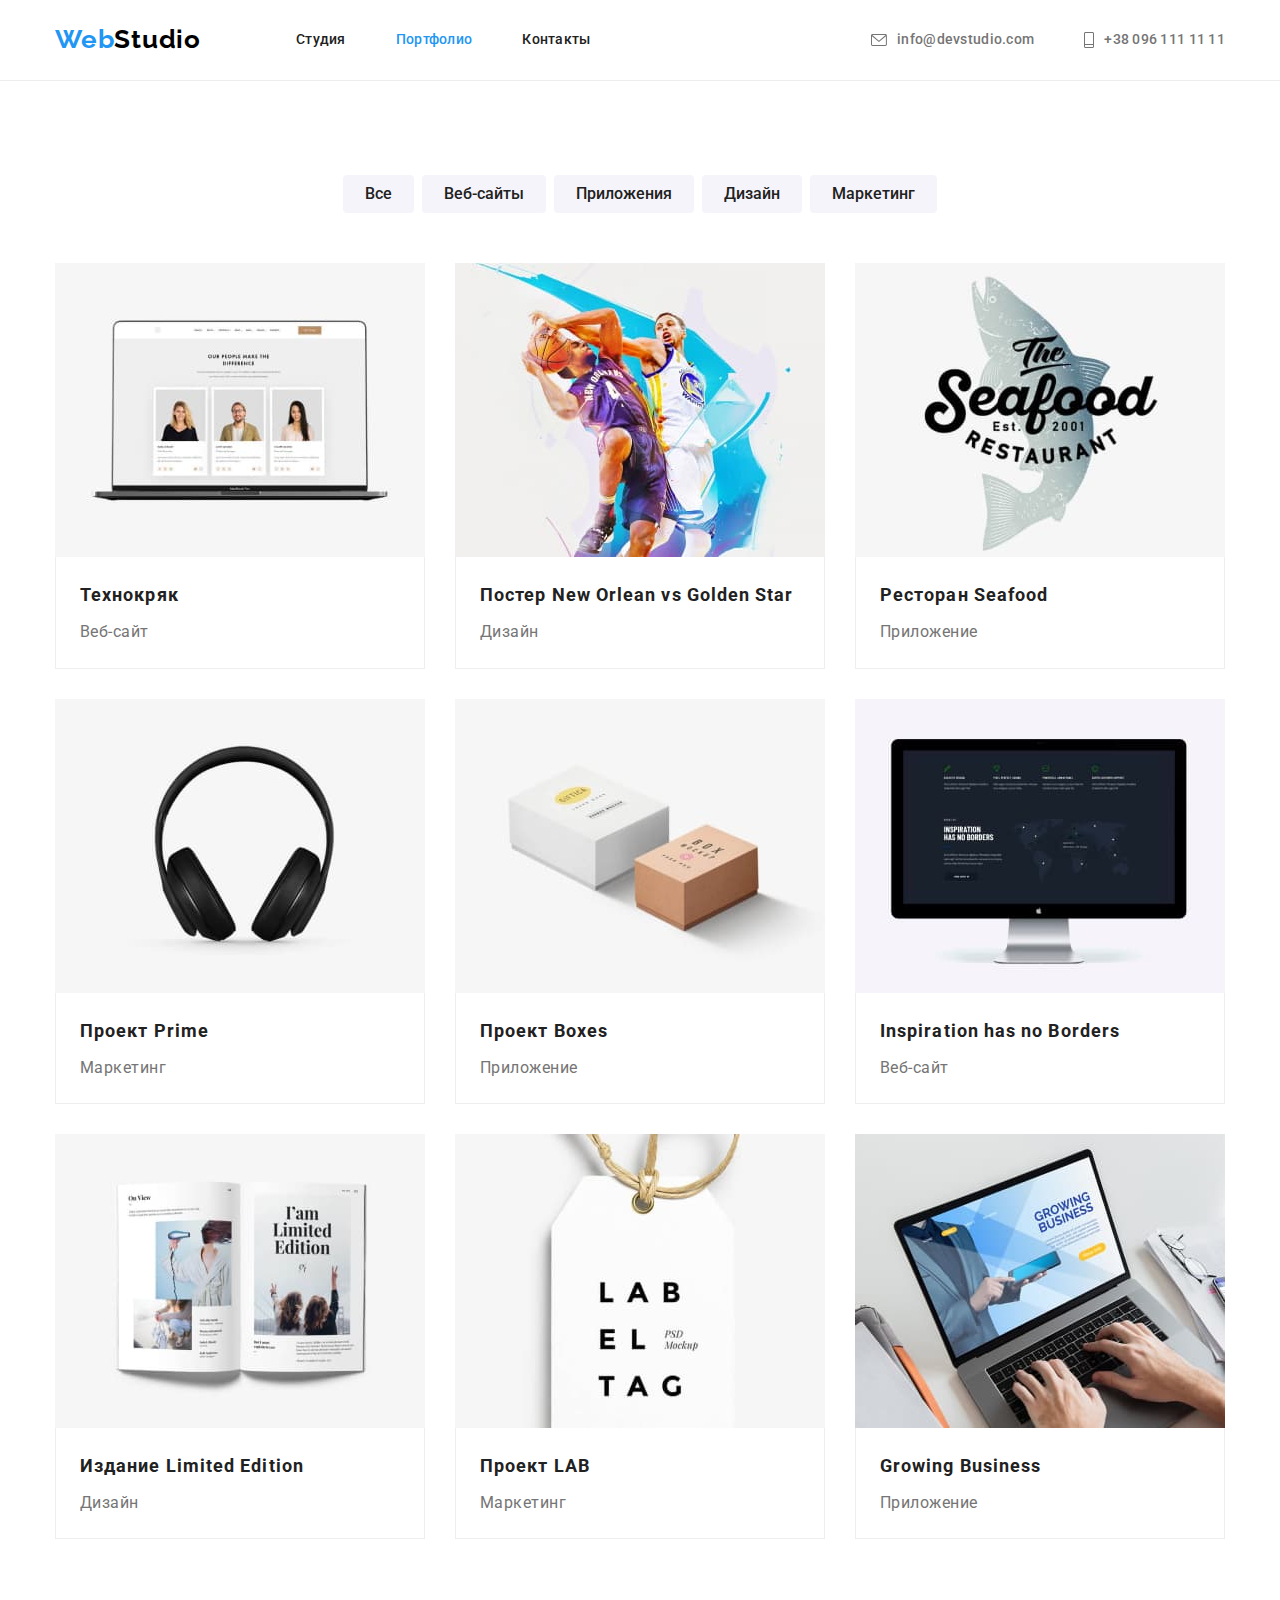
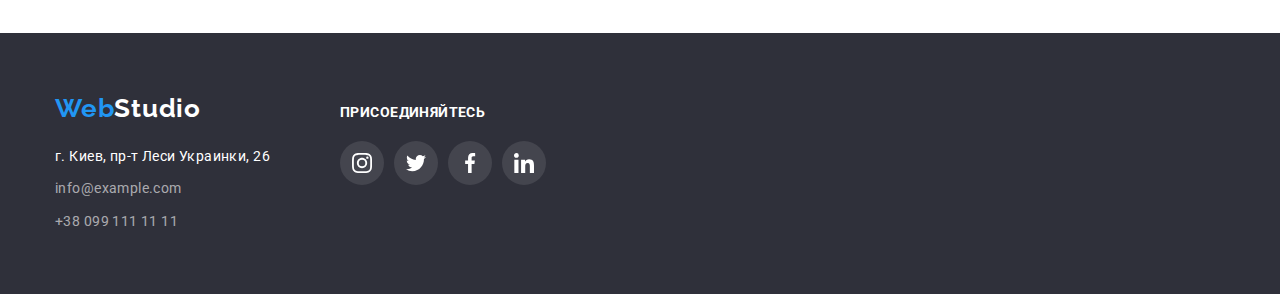
==== portfolio.html @ 65e14aea "Initial commit" ====
<!DOCTYPE html>
<html lang="en">
  <head>
    <meta charset="UTF-8" />
    <meta http-equiv="X-UA-Compatible" content="IE=edge" />
    <meta name="viewport" content="width=device-width, initial-scale=1.0" />
    <link rel="preconnect" href="https://fonts.googleapis.com" />
    <link rel="preconnect" href="https://fonts.gstatic.com" crossorigin />
    <link
      href="https://fonts.googleapis.com/css2?family=Raleway:wght@700&family=Roboto:wght@400;500;700;900&display=swap"
      rel="stylesheet"
    />
    <link
      rel="stylesheet"
      href="https://cdnjs.cloudflare.com/ajax/libs/modern-normalize/1.1.0/modern-normalize.min.css"
    />
    <link rel="stylesheet" href="./css/styles.css" />
    <title>Portfolio</title>
  </head>
  <body>
    <!--header-->
    <header class="header header-border">
      <div class="container">
        <nav class="main-nav">
          <!--logo-->
          <a href="index.html" class="logo" lang="en">Web<span class="header-logo">Studio</span></a>
          <!-- site-nav -->
          <ul class="site-nav list">
            <li class="site-nav-item">
              <a href="./index.html" class="site-nav-link link">Студия</a>
            </li>
            <li class="site-nav-item">
              <a href="portfolio.html" class="site-nav-link link current">Портфолио</a>
            </li>
            <li class="site-nav-item"><a href="" class="site-nav-link link">Контакты</a></li>
          </ul>
        </nav>
        <ul class="auth-nav list">
          <li class="auth-nav-item">
            <a href="mailto:info@devstudio.com" class="auth-nav-link link">
              <svg class="contact-icon" width="16" height="12">
                <use href="./images/icons/sprite.svg#icon-envelope"></use>
              </svg>
              info@devstudio.com
            </a>
          </li>
          <li class="auth-nav-item">
            <a href="tel:+380961111111" class="auth-nav-link link">
              <svg class="contact-icon" width="10" height="16">
                <use href="./images/icons/sprite.svg#icon-smartphone"></use>
              </svg>
              +38 096 111 11 11
            </a>
          </li>
        </ul>
      </div>
    </header>
    <main>
      <section class="products section">
        <div class="container">
          <!-- TODO Заголовок приховати -->
          <h1 class="visually-hidden">Портфолио</h1>
          <!--Фільтр-->
          <ul class="filter-list list">
            <li class="filter-item">
              <button type="button" class="filter-button">Все</button>
            </li>
            <li class="filter-item">
              <button type="button" class="filter-button">Веб-сайты</button>
            </li>
            <li class="filter-item">
              <button type="button" class="filter-button">Приложения</button>
            </li>
            <li class="filter-item">
              <button type="button" class="filter-button">Дизайн</button>
            </li>
            <li class="filter-item">
              <button type="button" class="filter-button">Маркетинг</button>
            </li>
          </ul>
          <!--Products-->
          <ul class="products-list list">
            <li class="products-item">
              <a href="" class="products-link link">
                <img
                  class="products-img"
                  src="./images/portfolio/img-1.jpg"
                  alt="Веб-сайт"
                  width="370"
                />
                <div class="item-border">
                  <h2 class="product-title">Технокряк</h2>
                  <p class="product-description">Веб-сайт</p>
                </div>
              </a>
            </li>
            <li class="products-item">
              <a href="" class="products-link link">
                <img
                  class="products-img"
                  src="./images/portfolio/img-2.jpg"
                  alt="Дизайн"
                  width="370"
                />
                <div class="item-border">
                  <h2 class="product-title">Постер New Orlean vs Golden Star</h2>
                  <p class="product-description">Дизайн</p>
                </div>
              </a>
            </li>
            <li class="products-item">
              <a href="" class="products-link link">
                <img
                  class="products-img"
                  src="./images/portfolio/img-3.jpg"
                  alt="Приложение"
                  width="370"
                />
                <div class="item-border">
                  <h2 class="product-title">Ресторан Seafood</h2>
                  <p class="product-description">Приложение</p>
                </div>
              </a>
            </li>
            <li class="products-item">
              <a href="" class="products-link link">
                <img
                  class="products-img"
                  src="./images/portfolio/img-4.jpg"
                  alt="Маркетинг"
                  width="370"
                />
                <div class="item-border">
                  <h2 class="product-title">Проект Prime</h2>
                  <p class="product-description">Маркетинг</p>
                </div>
              </a>
            </li>
            <li class="products-item">
              <a href="" class="products-link link">
                <img
                  class="products-img"
                  src="./images/portfolio/img-5.jpg"
                  alt="Приложение"
                  width="370"
                />
                <div class="item-border">
                  <h2 class="product-title">Проект Boxes</h2>
                  <p class="product-description">Приложение</p>
                </div>
              </a>
            </li>
            <li class="products-item">
              <a href="" class="products-link link">
                <img
                  class="products-img"
                  src="./images/portfolio/img-6.jpg"
                  alt="Веб-сайт"
                  width="370"
                />
                <div class="item-border">
                  <h2 class="product-title">Inspiration has no Borders</h2>
                  <p class="product-description">Веб-сайт</p>
                </div>
              </a>
            </li>
            <li class="products-item">
              <a href="" class="products-link link">
                <img
                  class="products-img"
                  src="./images/portfolio/img-7.jpg"
                  alt="Дизайн"
                  width="370"
                />
                <div class="item-border">
                  <h2 class="product-title">Издание Limited Edition</h2>
                  <p class="product-description">Дизайн</p>
                </div>
              </a>
            </li>
            <li class="products-item">
              <a href="" class="products-link link">
                <img
                  class="products-img"
                  src="./images/portfolio/img-8.jpg"
                  alt="Маркетинг"
                  width="370"
                />
                <div class="item-border">
                  <h2 class="product-title">Проект LAB</h2>
                  <p class="product-description">Маркетинг</p>
                </div>
              </a>
            </li>
            <li class="products-item">
              <a href="" class="products-link link">
                <img
                  class="products-img"
                  src="./images/portfolio/img-9.jpg"
                  alt="Приложение"
                  width="370"
                />
                <div class="item-border">
                  <h2 class="product-title">Growing Business</h2>
                  <p class="product-description">Приложение</p>
                </div>
              </a>
            </li>
          </ul>
        </div>
      </section>
    </main>
    <!--Footer-->
    <footer class="footer">
      <div class="container">
        <div class="footer-box">
          <div class="address-information">
            <a href="index.html" class="logo" lang="en"
              >Web<span class="footer-logo">Studio</span></a
            >
            <address class="address">
              <ul class="address-list list">
                <li class="address-item">
                  <a
                    href="https://goo.gl/maps/Cqgj4mE8dXXuhMne9"
                    class="address-link address-link-white link"
                    target="_blank"
                    rel="noreferrer, noopener"
                    >г. Киев, пр-т Леси Украинки, 26</a
                  >
                </li>
                <li class="address-item">
                  <a href="mailto:info@example.com" class="address-link link">info@example.com</a>
                </li>
                <li class="address-item">
                  <a href="tel:+380991111111" class="address-link link">+38 099 111 11 11</a>
                </li>
              </ul>
            </address>
          </div>
          <div class="join">
            <p class="join-text">Присоединяйтесь</p>
            <ul class="social-list list">
              <li class="social-item link">
                <a
                  href=""
                  class="social-link"
                  target="_blank"
                  rel="noopener noreferrer"
                  aria-label="Иконка Instagram"
                >
                  <svg class="social-icon" width="20" height="20">
                    <use href="./images/icons/sprite.svg#icon-instagram"></use>
                  </svg>
                </a>
              </li>
              <li class="social-item link">
                <a
                  href=""
                  class="social-link"
                  target="_blank"
                  rel="noopener noreferrer"
                  aria-label="Иконка Twitter"
                >
                  <svg class="social-icon" width="20" height="20">
                    <use href="./images/icons/sprite.svg#icon-twitter"></use>
                  </svg>
                </a>
              </li>
              <li class="social-item link">
                <a
                  href=""
                  class="social-link"
                  target="_blank"
                  rel="noopener noreferrer"
                  aria-label="Иконка Facebook"
                >
                  <svg class="social-icon" width="20" height="20">
                    <use href="./images/icons/sprite.svg#icon-facebook"></use>
                  </svg>
                </a>
              </li>
              <li class="social-item link">
                <a
                  href=""
                  class="social-link"
                  target="_blank"
                  rel="noopener noreferrer"
                  aria-label="Иконка Linkedin"
                >
                  <svg class="social-icon" width="20" height="20">
                    <use href="./images/icons/sprite.svg#icon-linkedin"></use>
                  </svg>
                </a>
              </li>
            </ul>
          </div>
        </div>
      </div>
    </footer>
  </body>
</html>
---- css/styles.css ----
/* Присвоюємо змінним кольори тексту */
:root {
  --primary-white-color: #ffffff;
  --primary-text-color: #212121;
  --description-text-color: #757575;
  --accent-color: #2196f3;
  --header-logo-color: #000000;
  --section-bg-color: #f5f4fa;
  --background-dark-color: #2f303a;
  --bacground-gradient-color: rgba(47, 48, 58, 0.4);
  --address-item-color: rgba(255, 255, 255, 0.6);
  --header-border-color: #ececec;
  --item-border-color: #eeeeee;
  --icons-color: #afb1b8;
}

/* Стилі які наслідуються */
body {
  color: var(--description-text-color);
  font-family: 'Roboto', sans-serif;
  font-size: 14px;
  line-height: 1.7;
  letter-spacing: 0.03em;
}

/* Обнуляє відступи заголовків і списків */
h1,
h2,
h3,
p,
ul {
  margin: 0;
}

ul {
  padding-left: 0;
}

img {
  display: block;
  max-width: 100%;
  height: auto;
}

/* Контейнер */
.container {
  width: 1200px;
  padding-left: 15px;
  padding-right: 15px;
  margin-left: auto;
  margin-right: auto;
  /* outline: 2px solid tomato; */
}

/* Логотип */
.logo {
  color: var(--accent-color);
  font-family: 'Raleway', sans-serif;
  font-weight: 700;
  font-size: 26px;
  line-height: 1.2;
  letter-spacing: 0.03em;
  text-decoration: none;
}

/* Хедер */
.header .logo {
  display: block;
  margin-right: 95px;
  padding-top: 24px;
  padding-bottom: 25px;
}

.header .container {
  display: flex;
  align-items: center;
}

.header-logo {
  color: var(--header-logo-color);
}

.footer-logo {
  color: var(--primary-white-color);
}

/* Нижня рамка хедера */
.header-border {
  border-bottom: solid 1px var(--header-border-color);
}

/* Забирає символи списку */
.list {
  list-style: none;
}

/* Головне меню */
.main-nav {
  display: flex;
}

.site-nav {
  display: flex;
}

.site-nav-item {
  display: block;
  margin-right: 50px;
}

.site-nav-item:last-child {
  margin-right: 0;
}

.auth-nav {
  display: flex;
  margin-left: auto;
}

.auth-nav-item:not(:last-child) {
  margin-right: 50px;
}

.site-nav-link,
.auth-nav-link {
  display: flex;
  padding-top: 32px;
  padding-bottom: 32px;
  justify-content: center;
  align-items: center;
}

.site-nav,
.auth-nav {
  font-weight: 500;
  font-size: 14px;
  line-height: 1.14;
  letter-spacing: 0.02em;
}

.site-nav-link {
  color: var(--primary-text-color);
}

.auth-nav-link {
  color: inherit;
}

/* Виділяє кольором посилання поточної сторінки */
.current {
  color: var(--accent-color);
}

/* Забирає підкреслювання посилань */
.link {
  text-decoration: none;
}

.link:hover,
.link:focus {
  color: var(--accent-color);
}

/* Герой */
.hero {
  max-width: 1600px;
  /* Репета наголошував на обов'язковому значенні висоти */
  height: 600px;
  margin-left: auto;
  margin-right: auto;
  padding-top: 200px;
  padding-bottom: 200px;

  background-image: linear-gradient(
      to right,
      var(--bacground-gradient-color),
      var(--bacground-gradient-color)
    ),
    url('../images/bg-img/bg-image.jpg');
  background-repeat: no-repeat;
  background-size: cover;
  background-position: center;
}

/* Заголовок героя */
.hero-title {
  color: var(--primary-white-color);
  font-family: 'Roboto', sans-serif;
  font-weight: 900;
  font-size: 44px;
  line-height: 1.36;
  text-align: center;
  letter-spacing: 0.06em;
  text-transform: uppercase;
  margin-top: 0;
  margin-bottom: 30px;

  display: block;
  margin-bottom: 30px;
}

.hero-button {
  color: var(--primary-white-color);
  background-color: var(--accent-color);
  font-weight: 700;
  font-size: 16px;
  line-height: 1.9;
  display: flex;
  align-items: center;
  text-align: center;
  letter-spacing: 0.06em;
  cursor: pointer;
  min-width: 200px;
  padding: 10px 32px;
  border: none;
  border-radius: 4px;

  margin-left: auto;
  margin-right: auto;
}

.section {
  padding-top: 94px;
  padding-bottom: 94px;
}

.title {
  color: var(--primary-text-color);
  font-weight: 700;
  font-size: 14px;
  line-height: 1.14;
  letter-spacing: 0.03em;
  text-transform: uppercase;

  margin-bottom: 10px;
}

.about {
  padding-top: 0;
}

.section-title {
  color: var(--primary-text-color);
  font-weight: 700;
  font-size: 36px;
  line-height: 1.17;
  text-align: center;
  letter-spacing: 0.03em;
  margin-top: 0;
  margin-bottom: 50px;

  display: block;
  margin-bottom: 50px;
}

/* Секція переваги */

.benefits-list {
  display: flex;
  justify-content: space-between;
}

.benefits-item {
  display: block;
  width: 270px;
}

/* Секція Про нас */

.about-list {
  display: flex;
  justify-content: space-between;
}

.team {
  background: var(--section-bg-color);
}

.team-list {
  display: flex;
  justify-content: space-between;
}

.team-item {
  display: block;
  width: 270px;

  box-shadow: 0px 1px 3px rgba(0, 0, 0, 0.12), 0px 1px 1px rgba(0, 0, 0, 0.14),
    0px 2px 1px rgba(0, 0, 0, 0.2);
  border-radius: 0px 0px 4px 4px;
}

.member-title {
  color: var(--primary-text-color);
  font-weight: 500;
  font-size: 16px;
  line-height: 1.2;
  text-align: center;
  letter-spacing: 0.03em;
  margin-bottom: 10px;
}

.member-description {
  font-size: 16px;
  line-height: 1.2;
  text-align: center;
  margin-bottom: 16px;
}

.about-description {
  padding-top: 30px;
  padding-bottom: 30px;
  background: var(--primary-white-color);
}

/* Колір фону героя і футера */
.hero,
.footer {
  background-color: var(--background-dark-color);
}

/* Футер */
.footer {
  padding-top: 60px;
  padding-bottom: 60px;
}

.footer .logo {
  display: block;
  margin-bottom: 20px;
}

.address-item:not(:last-child) {
  display: block;
  margin-bottom: 9px;
}

.address-link {
  color: var(--address-item-color);
  font-style: normal;
  font-size: 14px;
  line-height: 1.7;
  letter-spacing: 0.03em;
}

.address-link-white {
  color: var(--primary-white-color);
}

/* Сторінка Портфоліо */

.product-title {
  color: var(--primary-text-color);
  font-weight: 700;
  font-size: 18px;
  line-height: 2;
  letter-spacing: 0.06em;

  display: block;
  margin-bottom: 4px;
}

.product-description {
  font-size: 16px;
  line-height: 1.9;
  letter-spacing: 0.03em;
  color: var(--description-text-color);
}

/* Стилі кнопок фільтра */
.filter-button {
  background-color: var(--section-bg-color);
  color: var(--primary-text-color);
  font-weight: 500;
  font-size: 16px;
  line-height: 1.63;
  cursor: pointer;

  padding: 6px 22px;
  border: none;
  border-radius: 4px;
}

.filter-button:hover,
.filter-button:focus {
  background-color: var(--accent-color);
  color: var(--primary-white-color);
  box-shadow: 0px 3px 1px rgba(0, 0, 0, 0.1), 0px 1px 2px rgba(0, 0, 0, 0.08),
    0px 2px 2px rgba(0, 0, 0, 0.12);
}

/* Розташування кнопок фільтра */
.filter-list {
  display: flex;
  justify-content: center;
  margin-bottom: 50px;
}

.filter-item:not(:last-child) {
  margin-right: 8px;
}

/* Приховує заголовки */
.visually-hidden {
  position: absolute;
  width: 1px;
  height: 1px;
  margin: -1px;
  border: 0;
  padding: 0;
  clip: rect(0 0 0 0);
  overflow: hidden;
}

/* Сітка елементів портфоліо */
.products-list {
  display: flex;
  /* Робимо Flex-контейнер багаторядковим */
  flex-wrap: wrap;
  /* Компенсовуємо верхні і праві відступи першого ряду */
  margin: -15px;
}

.products-item {
  display: block;
  /* width: 370px; */
  /* Задаємо flex-basis замість width */
  flex-basis: calc(100% / 3 - 30px);
  /* Задаємо всім елементам верхній і правий відступи */
  margin: 15px;
}

.products-img {
  display: block;
}

.item-border {
  padding: 20px 24px;
  border-right: solid 1px var(--item-border-color);
  border-bottom: solid 1px var(--item-border-color);
  border-left: solid 1px var(--item-border-color);
}

.products-link {
  display: block;
  width: 100%;
  height: 100%;
}

.products-link:hover,
.products-link:focus {
  box-shadow: 0px 1px 1px rgba(0, 0, 0, 0.12), 0px 4px 4px rgba(0, 0, 0, 0.06),
    1px 4px 6px rgba(0, 0, 0, 0.16);
}

/* Social icons */
.social-list {
  display: flex;
  justify-content: center;
  align-items: center;
}

.social-item:not(:last-child) {
  margin-right: 10px;
}

.social-link {
  display: flex;
  align-items: center;
  justify-content: center;
  width: 44px;
  height: 44px;
  background-color: var(--primary-white-color);
  border-radius: 50%;
}

.social-icon {
  fill: var(--icons-color);
}

.social-link:hover,
.social-link:focus {
  background-color: var(--accent-color);
}

.social-link:hover .social-icon,
.social-link:focus .social-icon {
  fill: var(--primary-white-color);
}

/* Section Join */
.join-text {
  font-weight: 700;
  line-height: 1.14;
  letter-spacing: 0.03em;
  text-transform: uppercase;
  color: var(--primary-white-color);

  margin-bottom: 20px;
}

.join .social-list {
  justify-content: start;
}

.join .social-link {
  background-color: rgba(255, 255, 255, 0.1);
}

.join .social-link:hover,
.join .social-link:focus {
  background-color: var(--accent-color);
}

.join .social-icon {
  fill: var(--primary-white-color);
}

.footer-box {
  display: flex;
  align-items: baseline;
}

.address-information {
  margin-right: 70px;
}

.benefits-box {
  display: flex;
  width: 100%;
  height: 120px;
  background: var(--section-bg-color);
  border-radius: 4px;

  justify-content: center;
  align-items: center;
  margin-bottom: 30px;
}

.customers-list {
  display: flex;
  gap: 30px;
}

.customer-item {
  flex-basis: calc(100% / 6);
}

.customer-icon {
  fill: var(--icons-color);
}

.customer-link {
  width: 100%;
  height: 100%;
  padding-top: 16px;
  padding-bottom: 16px;

  display: flex;
  justify-content: center;
  align-items: center;

  border: 1px solid var(--icons-color);
  border-radius: 4px;
}

.customer-link:hover,
.customer-link:focus {
  border-color: var(--accent-color);
}

.customer-link:hover > .customer-icon,
.customer-link:focus > .customer-icon {
  fill: var(--accent-color);
}

.contact-icon {
  fill: currentColor;
  margin-right: 10px;
}
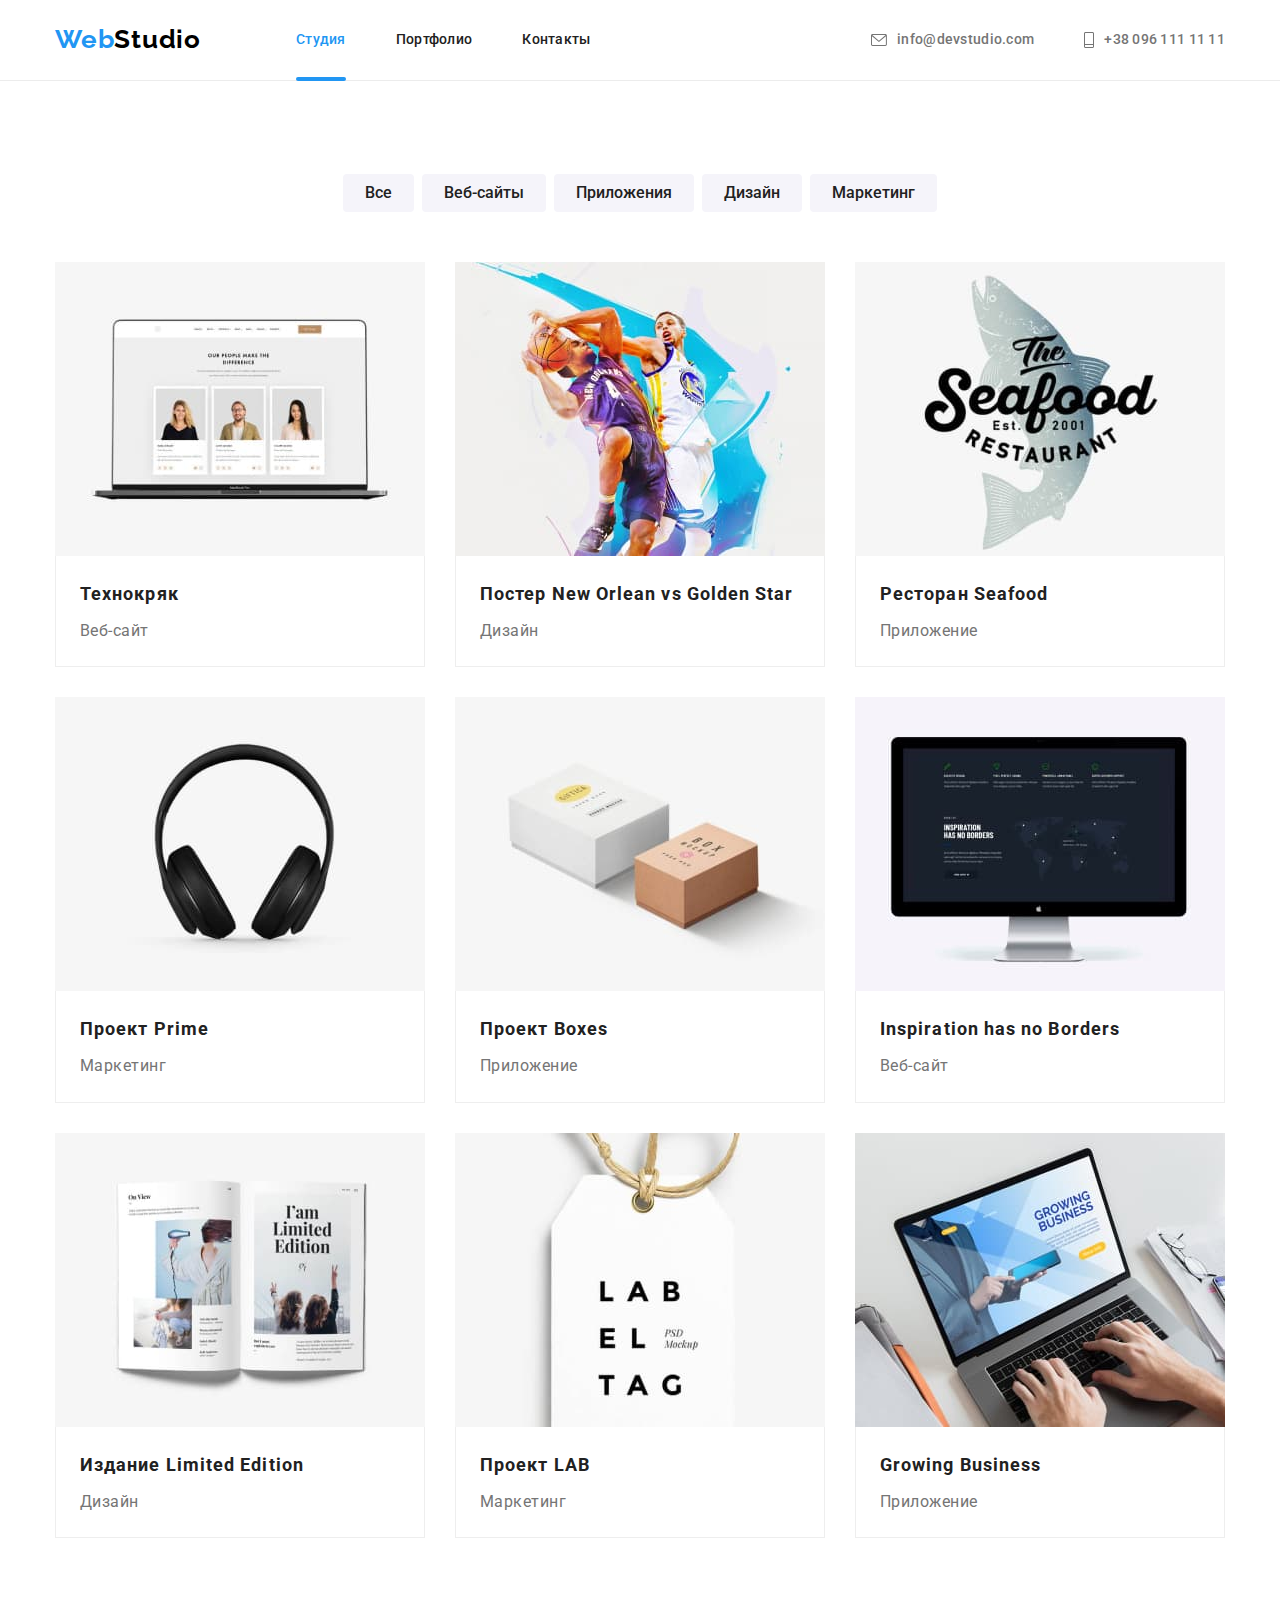
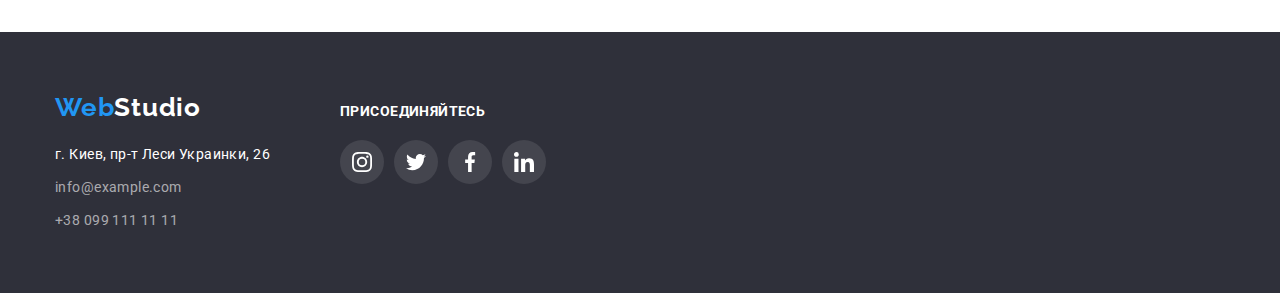
==== commit 63b19c8a: "Додає анімацію" ====
--- a/portfolio.html
+++ b/portfolio.html
@@ -19,7 +19,7 @@
   </head>
   <body>
     <!--header-->
-    <header class="header header-border">
+    <header class="header">
       <div class="container">
         <nav class="main-nav">
           <!--logo-->
@@ -27,10 +27,10 @@
           <!-- site-nav -->
           <ul class="site-nav list">
             <li class="site-nav-item">
-              <a href="./index.html" class="site-nav-link link">Студия</a>
+              <a href="./index.html" class="site-nav-link link current">Студия</a>
             </li>
             <li class="site-nav-item">
-              <a href="portfolio.html" class="site-nav-link link current">Портфолио</a>
+              <a href="portfolio.html" class="site-nav-link link">Портфолио</a>
             </li>
             <li class="site-nav-item"><a href="" class="site-nav-link link">Контакты</a></li>
           </ul>
@@ -82,12 +82,21 @@
           <ul class="products-list list">
             <li class="products-item">
               <a href="" class="products-link link">
-                <img
-                  class="products-img"
-                  src="./images/portfolio/img-1.jpg"
-                  alt="Веб-сайт"
-                  width="370"
-                />
+                <div class="thumb">
+                  <img
+                    class="products-img"
+                    src="./images/portfolio/img-1.jpg"
+                    alt="Веб-сайт"
+                    width="370"
+                  />
+                  <div class="overlay">
+                    <p class="overlay-text">
+                      Ресурс предлагает комплексные предложения с разным уровнем функционала и
+                      сервисов. Все это позволит посетителю получить исчерпывающие сведения о
+                      компании или частном лице.
+                    </p>
+                  </div>
+                </div>
                 <div class="item-border">
                   <h2 class="product-title">Технокряк</h2>
                   <p class="product-description">Веб-сайт</p>
@@ -96,12 +105,21 @@
             </li>
             <li class="products-item">
               <a href="" class="products-link link">
-                <img
-                  class="products-img"
-                  src="./images/portfolio/img-2.jpg"
-                  alt="Дизайн"
-                  width="370"
-                />
+                <div class="thumb">
+                  <img
+                    class="products-img"
+                    src="./images/portfolio/img-2.jpg"
+                    alt="Дизайн"
+                    width="370"
+                  />
+                  <div class="overlay">
+                    <p class="overlay-text">
+                      Ресурс предлагает комплексные предложения с разным уровнем функционала и
+                      сервисов. Все это позволит посетителю получить исчерпывающие сведения о
+                      компании или частном лице.
+                    </p>
+                  </div>
+                </div>
                 <div class="item-border">
                   <h2 class="product-title">Постер New Orlean vs Golden Star</h2>
                   <p class="product-description">Дизайн</p>
@@ -110,12 +128,21 @@
             </li>
             <li class="products-item">
               <a href="" class="products-link link">
-                <img
-                  class="products-img"
-                  src="./images/portfolio/img-3.jpg"
-                  alt="Приложение"
-                  width="370"
-                />
+                <div class="thumb">
+                  <img
+                    class="products-img"
+                    src="./images/portfolio/img-3.jpg"
+                    alt="Приложение"
+                    width="370"
+                  />
+                  <div class="overlay">
+                    <p class="overlay-text">
+                      Ресурс предлагает комплексные предложения с разным уровнем функционала и
+                      сервисов. Все это позволит посетителю получить исчерпывающие сведения о
+                      компании или частном лице.
+                    </p>
+                  </div>
+                </div>
                 <div class="item-border">
                   <h2 class="product-title">Ресторан Seafood</h2>
                   <p class="product-description">Приложение</p>
@@ -124,12 +151,21 @@
             </li>
             <li class="products-item">
               <a href="" class="products-link link">
-                <img
-                  class="products-img"
-                  src="./images/portfolio/img-4.jpg"
-                  alt="Маркетинг"
-                  width="370"
-                />
+                <div class="thumb">
+                  <img
+                    class="products-img"
+                    src="./images/portfolio/img-4.jpg"
+                    alt="Маркетинг"
+                    width="370"
+                  />
+                  <div class="overlay">
+                    <p class="overlay-text">
+                      Ресурс предлагает комплексные предложения с разным уровнем функционала и
+                      сервисов. Все это позволит посетителю получить исчерпывающие сведения о
+                      компании или частном лице.
+                    </p>
+                  </div>
+                </div>
                 <div class="item-border">
                   <h2 class="product-title">Проект Prime</h2>
                   <p class="product-description">Маркетинг</p>
@@ -138,12 +174,21 @@
             </li>
             <li class="products-item">
               <a href="" class="products-link link">
-                <img
-                  class="products-img"
-                  src="./images/portfolio/img-5.jpg"
-                  alt="Приложение"
-                  width="370"
-                />
+                <div class="thumb">
+                  <img
+                    class="products-img"
+                    src="./images/portfolio/img-5.jpg"
+                    alt="Приложение"
+                    width="370"
+                  />
+                  <div class="overlay">
+                    <p class="overlay-text">
+                      Ресурс предлагает комплексные предложения с разным уровнем функционала и
+                      сервисов. Все это позволит посетителю получить исчерпывающие сведения о
+                      компании или частном лице.
+                    </p>
+                  </div>
+                </div>
                 <div class="item-border">
                   <h2 class="product-title">Проект Boxes</h2>
                   <p class="product-description">Приложение</p>
@@ -152,12 +197,21 @@
             </li>
             <li class="products-item">
               <a href="" class="products-link link">
-                <img
-                  class="products-img"
-                  src="./images/portfolio/img-6.jpg"
-                  alt="Веб-сайт"
-                  width="370"
-                />
+                <div class="thumb">
+                  <img
+                    class="products-img"
+                    src="./images/portfolio/img-6.jpg"
+                    alt="Веб-сайт"
+                    width="370"
+                  />
+                  <div class="overlay">
+                    <p class="overlay-text">
+                      Ресурс предлагает комплексные предложения с разным уровнем функционала и
+                      сервисов. Все это позволит посетителю получить исчерпывающие сведения о
+                      компании или частном лице.
+                    </p>
+                  </div>
+                </div>
                 <div class="item-border">
                   <h2 class="product-title">Inspiration has no Borders</h2>
                   <p class="product-description">Веб-сайт</p>
@@ -166,12 +220,21 @@
             </li>
             <li class="products-item">
               <a href="" class="products-link link">
-                <img
-                  class="products-img"
-                  src="./images/portfolio/img-7.jpg"
-                  alt="Дизайн"
-                  width="370"
-                />
+                <div class="thumb">
+                  <img
+                    class="products-img"
+                    src="./images/portfolio/img-7.jpg"
+                    alt="Дизайн"
+                    width="370"
+                  />
+                  <div class="overlay">
+                    <p class="overlay-text">
+                      Ресурс предлагает комплексные предложения с разным уровнем функционала и
+                      сервисов. Все это позволит посетителю получить исчерпывающие сведения о
+                      компании или частном лице.
+                    </p>
+                  </div>
+                </div>
                 <div class="item-border">
                   <h2 class="product-title">Издание Limited Edition</h2>
                   <p class="product-description">Дизайн</p>
@@ -180,12 +243,21 @@
             </li>
             <li class="products-item">
               <a href="" class="products-link link">
-                <img
-                  class="products-img"
-                  src="./images/portfolio/img-8.jpg"
-                  alt="Маркетинг"
-                  width="370"
-                />
+                <div class="thumb">
+                  <img
+                    class="products-img"
+                    src="./images/portfolio/img-8.jpg"
+                    alt="Маркетинг"
+                    width="370"
+                  />
+                  <div class="overlay">
+                    <p class="overlay-text">
+                      Ресурс предлагает комплексные предложения с разным уровнем функционала и
+                      сервисов. Все это позволит посетителю получить исчерпывающие сведения о
+                      компании или частном лице.
+                    </p>
+                  </div>
+                </div>
                 <div class="item-border">
                   <h2 class="product-title">Проект LAB</h2>
                   <p class="product-description">Маркетинг</p>
@@ -194,12 +266,21 @@
             </li>
             <li class="products-item">
               <a href="" class="products-link link">
-                <img
-                  class="products-img"
-                  src="./images/portfolio/img-9.jpg"
-                  alt="Приложение"
-                  width="370"
-                />
+                <div class="thumb">
+                  <img
+                    class="products-img"
+                    src="./images/portfolio/img-9.jpg"
+                    alt="Приложение"
+                    width="370"
+                  />
+                  <div class="overlay">
+                    <p class="overlay-text">
+                      Ресурс предлагает комплексные предложения с разным уровнем функционала и
+                      сервисов. Все это позволит посетителю получить исчерпывающие сведения о
+                      компании или частном лице.
+                    </p>
+                  </div>
+                </div>
                 <div class="item-border">
                   <h2 class="product-title">Growing Business</h2>
                   <p class="product-description">Приложение</p>
--- a/css/styles.css
+++ b/css/styles.css
@@ -12,6 +12,10 @@
   --header-border-color: #ececec;
   --item-border-color: #eeeeee;
   --icons-color: #afb1b8;
+  --img-overlay: rgba(47, 48, 58, 0.8);
+  --backdrop-color: rgba(0, 0, 0, 0.2);
+  --modal-close-border: rgba(0, 0, 0, 0.1);
+  --card-overlay-color: rgba(33, 150, 243, 0.9);
 }
 
 /* Стилі які наслідуються */
@@ -21,6 +25,8 @@
   font-size: 14px;
   line-height: 1.7;
   letter-spacing: 0.03em;
+
+  padding-top: 80px;
 }
 
 /* Обнуляє відступи заголовків і списків */
@@ -64,6 +70,17 @@
 }
 
 /* Хедер */
+.header {
+  position: fixed;
+  top: 0;
+  left: 0;
+  z-index: 10;
+  background-color: var(--primary-white-color);
+
+  border-bottom: solid 1px var(--header-border-color);
+  width: 100%;
+}
+
 .header .logo {
   display: block;
   margin-right: 95px;
@@ -82,11 +99,6 @@
 
 .footer-logo {
   color: var(--primary-white-color);
-}
-
-/* Нижня рамка хедера */
-.header-border {
-  border-bottom: solid 1px var(--header-border-color);
 }
 
 /* Забирає символи списку */
@@ -140,6 +152,28 @@
 
 .site-nav-link {
   color: var(--primary-text-color);
+  position: relative;
+}
+
+.site-nav-link::after {
+  content: '';
+  display: block;
+  width: 100%;
+  height: 4px;
+  border-radius: 2px;
+  background-color: var(--accent-color);
+  position: absolute;
+  bottom: -1px;
+  left: 0;
+  /* opacity: 0; */
+
+  /* Зміна ширини підкреслення посилання */
+  transform: scaleX(0);
+  transition: transform 250ms cubic-bezier(0.4, 0, 0.2, 1);
+}
+
+.site-nav-link:hover::after {
+  transform: scaleX(1);
 }
 
 .auth-nav-link {
@@ -151,9 +185,16 @@
   color: var(--accent-color);
 }
 
+.current.site-nav-link::after {
+  transform: scaleX(1);
+}
+
 /* Забирає підкреслювання посилань */
 .link {
   text-decoration: none;
+
+  /* Зміна кольору посилання */
+  transition: color 250ms cubic-bezier(0.4, 0, 0.2, 1);
 }
 
 .link:hover,
@@ -239,6 +280,31 @@
   padding-top: 0;
 }
 
+.about-list-item {
+  position: relative;
+}
+
+.work-description {
+  display: block;
+  width: 100%;
+  background-color: var(--img-overlay);
+
+  color: var(--primary-white-color);
+  font-weight: 700;
+  font-size: 14px;
+  line-height: 1.14;
+  text-align: center;
+  letter-spacing: 0.03em;
+  text-transform: uppercase;
+  padding: 27px 0;
+
+  position: absolute;
+  bottom: 0;
+  left: 0;
+
+  pointer-events: none;
+}
+
 .section-title {
   color: var(--primary-text-color);
   font-weight: 700;
@@ -379,6 +445,11 @@
   padding: 6px 22px;
   border: none;
   border-radius: 4px;
+
+  /* Зміна кольору кнопок */
+  transition: color 250ms cubic-bezier(0.4, 0, 0.2, 1),
+    background-color 250ms cubic-bezier(0.4, 0, 0.2, 1),
+    box-shadow 250ms cubic-bezier(0.4, 0, 0.2, 1);
 }
 
 .filter-button:hover,
@@ -441,16 +512,52 @@
   border-left: solid 1px var(--item-border-color);
 }
 
-.products-link {
-  display: block;
+/* Оверлей картки =====================================*/
+.thumb {
+  position: relative;
+  overflow: hidden;
+}
+
+.overlay {
+  display: flex;
+
+  position: absolute;
+
   width: 100%;
   height: 100%;
+  padding: 0 24px;
+
+  background-color: var(--card-overlay-color);
+
+  transform: translateY(0);
+  transition: transform 250ms cubic-bezier(0.4, 0, 0.2, 1);
+}
+
+.overlay-text {
+  font-size: 18px;
+  line-height: 1.55;
+  letter-spacing: 0.03em;
+  color: var(--primary-white-color);
+  margin: auto 0;
+}
+
+/* ============ Overlay-hover ============ */
+.products-link {
+  display: block;
+  width: 100%;
+  height: 100%;
+
+  transition: box-shadow 250ms cubic-bezier(0.4, 0, 0.2, 1);
 }
 
 .products-link:hover,
 .products-link:focus {
   box-shadow: 0px 1px 1px rgba(0, 0, 0, 0.12), 0px 4px 4px rgba(0, 0, 0, 0.06),
     1px 4px 6px rgba(0, 0, 0, 0.16);
+}
+
+.products-link:hover .overlay {
+  transform: translateY(-100%);
 }
 
 /* Social icons */
@@ -472,10 +579,14 @@
   height: 44px;
   background-color: var(--primary-white-color);
   border-radius: 50%;
+
+  transition: background-color 250ms cubic-bezier(0.4, 0, 0.2, 1);
 }
 
 .social-icon {
   fill: var(--icons-color);
+
+  transition: fill 250ms cubic-bezier(0.4, 0, 0.2, 1);
 }
 
 .social-link:hover,
@@ -548,10 +659,15 @@
 
 .customer-icon {
   fill: var(--icons-color);
+
+  transition-property: fill;
+  transition-duration: 250ms;
+  transition-timing-function: cubic-bezier(0.4, 0, 0.2, 1);
 }
 
 .customer-link {
   width: 100%;
+
   height: 100%;
   padding-top: 16px;
   padding-bottom: 16px;
@@ -562,6 +678,8 @@
 
   border: 1px solid var(--icons-color);
   border-radius: 4px;
+
+  transition: border-color 250ms cubic-bezier(0.4, 0, 0.2, 1);
 }
 
 .customer-link:hover,
@@ -578,3 +696,66 @@
   fill: currentColor;
   margin-right: 10px;
 }
+
+.backdrop {
+  position: fixed;
+  z-index: 100;
+  top: 0;
+  left: 0;
+  width: 100vw;
+  height: 100ch;
+  background-color: var(--backdrop-color);
+
+  opacity: 1;
+  transition: opacity 250ms cubic-bezier(0.4, 0, 0.2, 1);
+}
+
+.backdrop.is-hidden {
+  opacity: 0;
+  pointer-events: none;
+}
+
+.backdrop.is-hidden .modal {
+  transform: translate(-50%, -50%) rotate(-180deg);
+}
+
+.modal {
+  position: absolute;
+  top: 50%;
+  left: 50%;
+
+  z-index: 1000;
+
+  min-width: 530px;
+  min-height: 580px;
+
+  background-color: var(--primary-white-color);
+  border-radius: 4px;
+  box-shadow: 0px 1px 3px rgba(0, 0, 0, 0.12), 0px 1px 1px rgba(0, 0, 0, 0.14),
+    0px 2px 1px rgba(0, 0, 0, 0.2);
+
+  transform: translate(-50%, -50%) rotate(0deg);
+  transition: transform 250ms cubic-bezier(0.4, 0, 0.2, 1);
+}
+
+.modal-close {
+  position: absolute;
+  top: 8px;
+  right: 8px;
+
+  width: 30px;
+  height: 30px;
+  background-color: var(--primary-white-color);
+  border: 1px solid var(--modal-close-border);
+  border-radius: 50%;
+
+  display: flex;
+  justify-content: center;
+  align-items: center;
+
+  cursor: pointer;
+}
+
+.modal-close:hover .close-icon {
+  fill: var(--accent-color);
+}
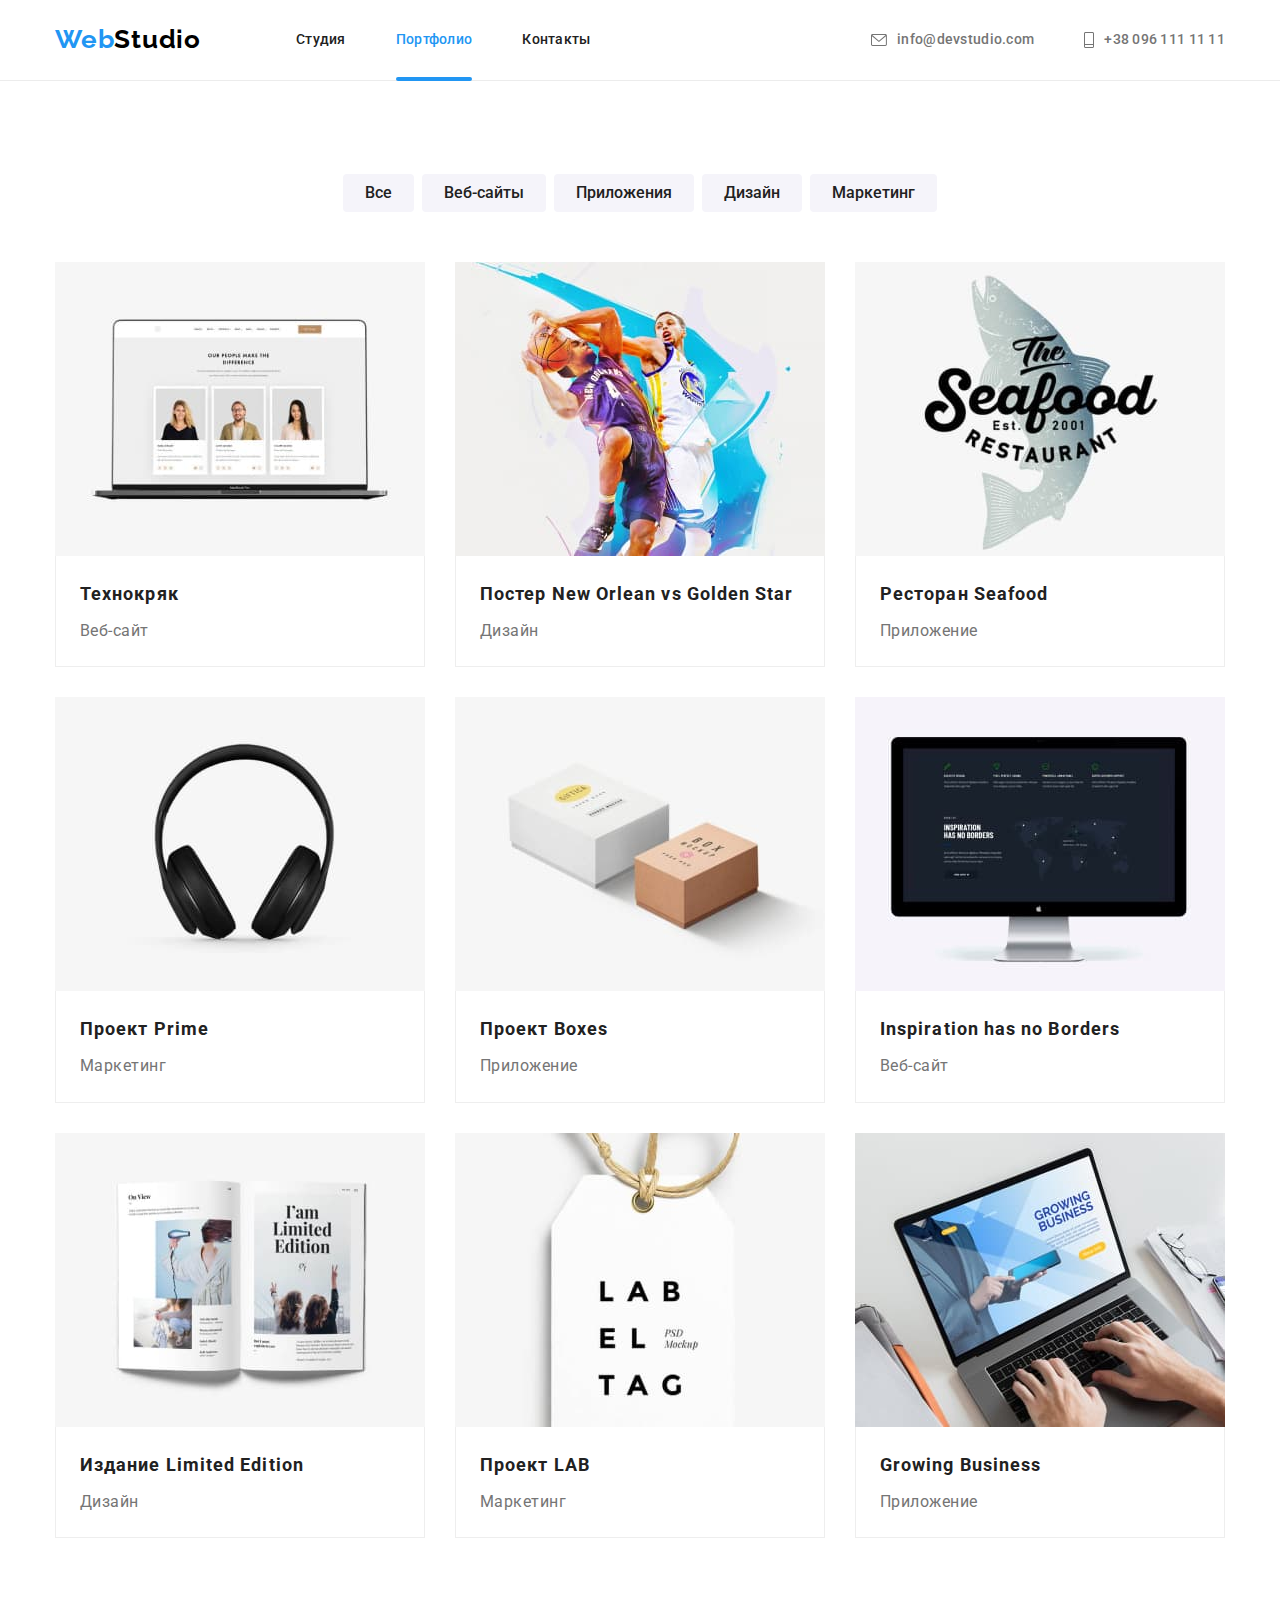
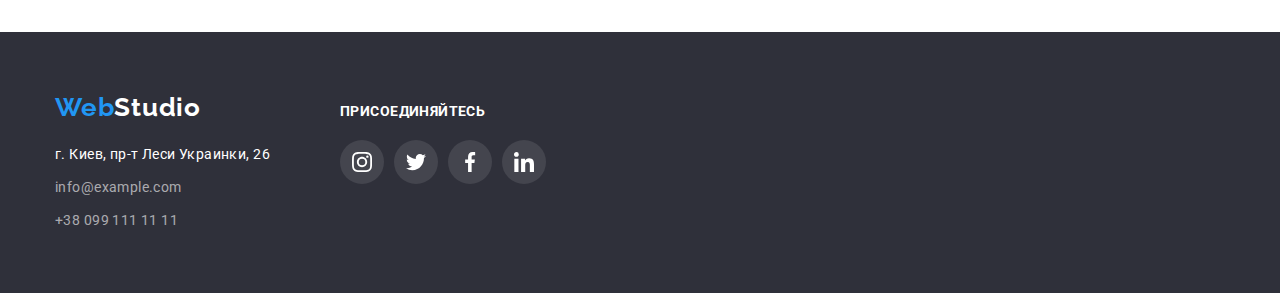
==== commit e4d118d6: "Виправляє підкреслення посилання" ====
--- a/portfolio.html
+++ b/portfolio.html
@@ -27,10 +27,10 @@
           <!-- site-nav -->
           <ul class="site-nav list">
             <li class="site-nav-item">
-              <a href="./index.html" class="site-nav-link link current">Студия</a>
+              <a href="./index.html" class="site-nav-link link">Студия</a>
             </li>
             <li class="site-nav-item">
-              <a href="portfolio.html" class="site-nav-link link">Портфолио</a>
+              <a href="portfolio.html" class="site-nav-link link current">Портфолио</a>
             </li>
             <li class="site-nav-item"><a href="" class="site-nav-link link">Контакты</a></li>
           </ul>
